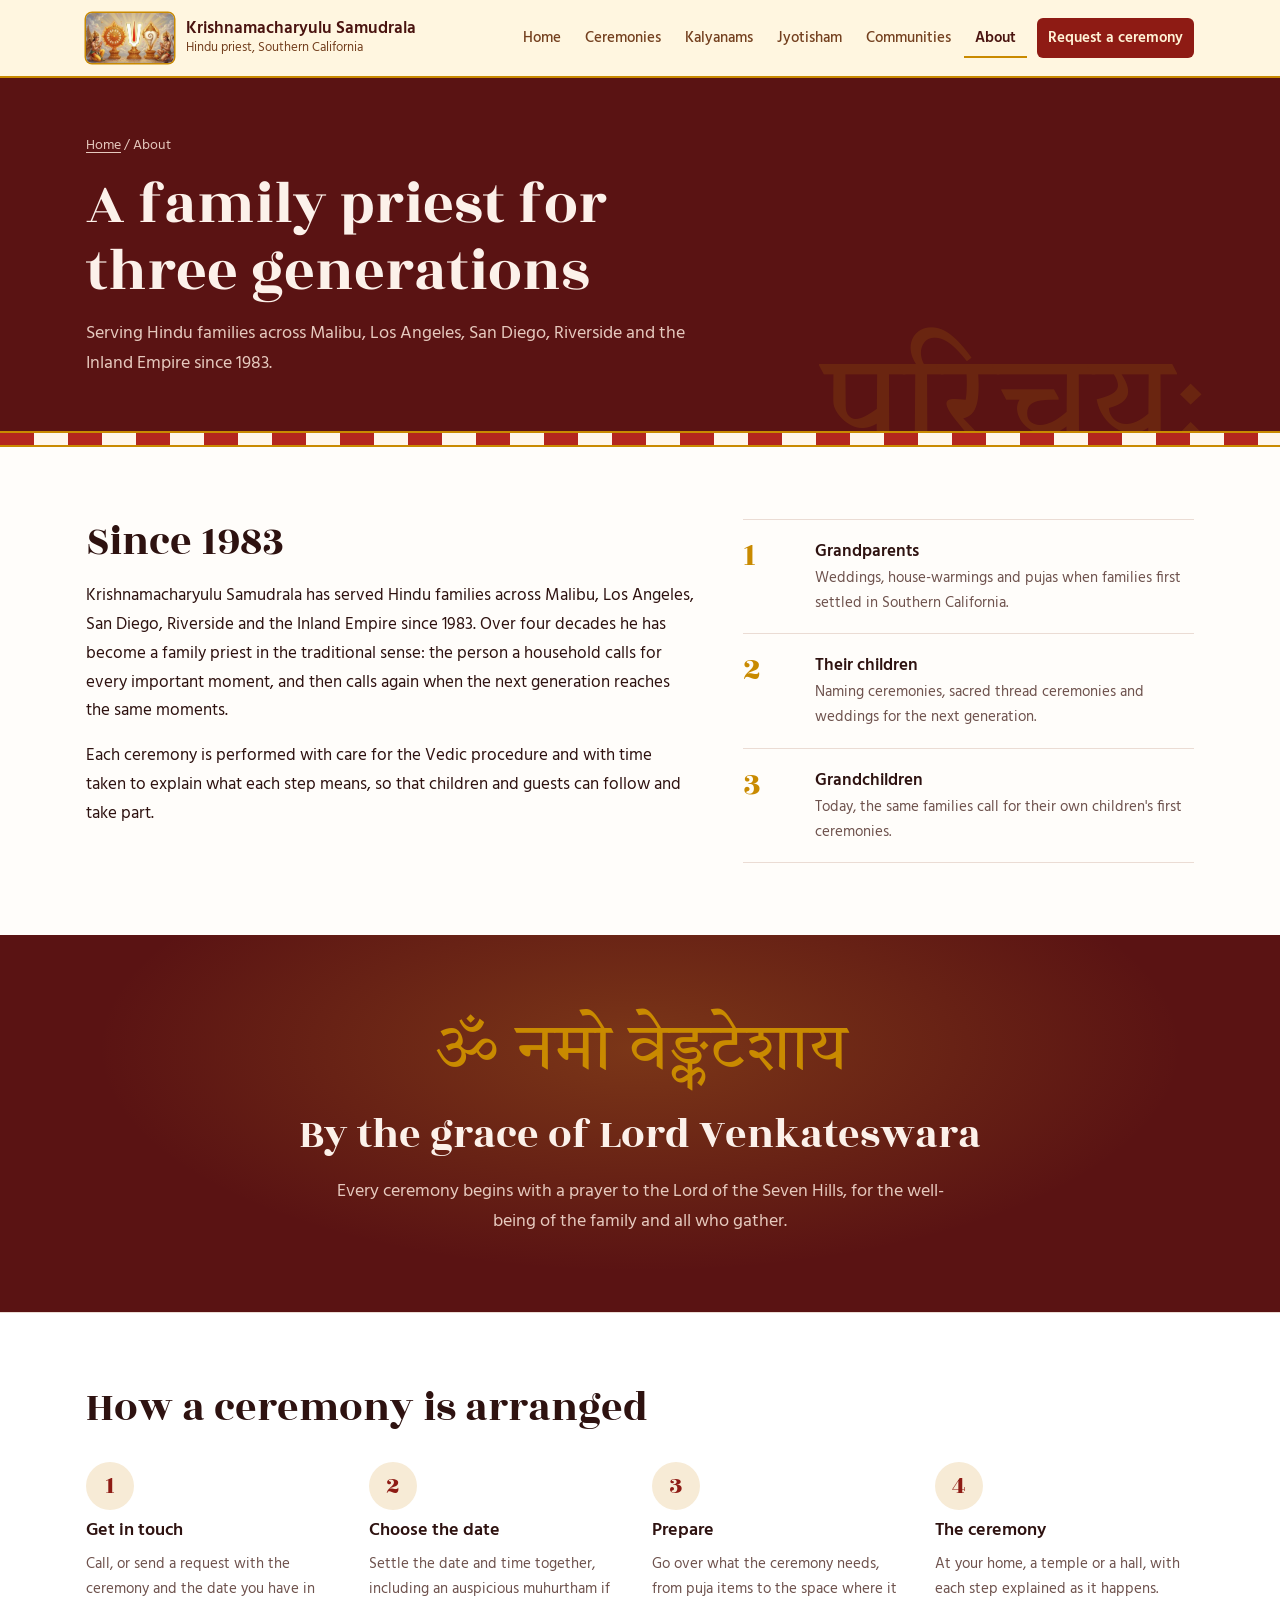
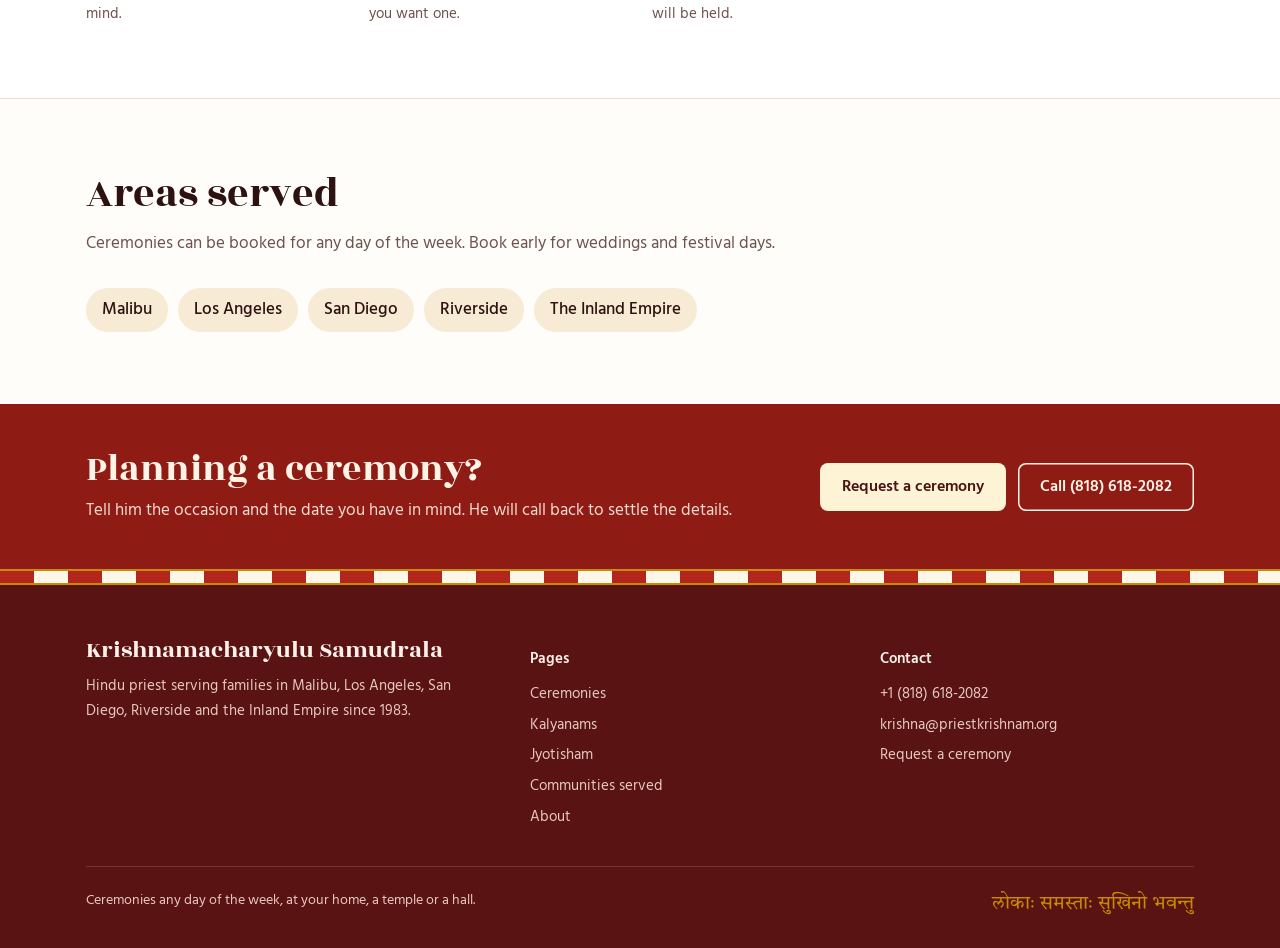
==== about.html @ 2d74cfd4 "Make it multi page n details" ====
<!doctype html>
<html lang="en">
<head>
<meta charset="utf-8">
<meta name="viewport" content="width=device-width, initial-scale=1, viewport-fit=cover">
<title>About Krishnamacharyulu Samudrala | Hindu Priest in Southern California since 1983</title>
<meta name="description" content="Krishnamacharyulu Samudrala has served Hindu families across Malibu, Los Angeles, San Diego, Riverside and the Inland Empire since 1983, now across three generations.">
<link rel="canonical" href="https://www.priestkrishnam.org/about.html">
<meta name="robots" content="index, follow, max-image-preview:large">
<meta name="theme-color" content="#5A1313">
<meta property="og:type" content="website">
<meta property="og:site_name" content="Krishnamacharyulu Samudrala, Hindu Priest">
<meta property="og:title" content="About Krishnamacharyulu Samudrala | Hindu Priest in Southern California since 1983">
<meta property="og:description" content="Krishnamacharyulu Samudrala has served Hindu families across Malibu, Los Angeles, San Diego, Riverside and the Inland Empire since 1983, now across three generations.">
<meta property="og:url" content="https://www.priestkrishnam.org/about.html">
<meta property="og:image" content="https://www.priestkrishnam.org/venkateswara_scene.jpg">
<meta property="og:image:width" content="946">
<meta property="og:image:height" content="528">
<meta property="og:image:alt" content="Sri Venkateswara emblem with Garuda and Hanuman">
<meta property="og:locale" content="en_US">
<meta name="twitter:card" content="summary_large_image">
<meta name="twitter:title" content="About Krishnamacharyulu Samudrala | Hindu Priest in Southern California since 1983">
<meta name="twitter:description" content="Krishnamacharyulu Samudrala has served Hindu families across Malibu, Los Angeles, San Diego, Riverside and the Inland Empire since 1983, now across three generations.">
<meta name="twitter:image" content="https://www.priestkrishnam.org/venkateswara_scene.jpg">
<link rel="icon" type="image/jpeg" href="venkateswara_scene.jpg">
<link rel="apple-touch-icon" href="venkateswara_scene.jpg">
<link rel="preconnect" href="https://fonts.googleapis.com">
<link rel="preconnect" href="https://fonts.gstatic.com" crossorigin>
<link rel="stylesheet" href="https://fonts.googleapis.com/css2?family=Hind:wght@400;500;600&family=Rozha+One&family=Tiro+Devanagari+Sanskrit:ital@0;1&display=swap">
<link rel="stylesheet" href="styles.css">
</head>
<body>
<a class="skip" href="#main">Skip to content</a>
<header class="site-head">
  <div class="wrap">
    <a class="brand" href="index.html"><img class="brand-art" src="venkateswara_scene.jpg" alt="" width="88" height="50"><span><b>Krishnamacharyulu Samudrala</b><small>Hindu priest, Southern California</small></span></a>
    <button class="menu-btn" type="button" aria-expanded="false" aria-controls="site-nav">Menu <svg width="18" height="14" viewBox="0 0 18 14" aria-hidden="true"><path d="M1 1h16M1 7h16M1 13h16" stroke="currentColor" stroke-width="2" stroke-linecap="round"/></svg></button>
    <nav class="nav" id="site-nav" aria-label="Main">
      <a href="index.html">Home</a>
      <a href="ceremonies.html">Ceremonies</a>
      <a href="kalyanams.html">Kalyanams</a>
      <a href="jyotisham.html">Jyotisham</a>
      <a href="communities.html">Communities</a>
      <a href="about.html" aria-current="page">About</a>
      <a class="cta" href="contact.html">Request a ceremony</a>
    </nav>
  </div>
</header>
<div class="page-head">
  <div class="wrap">
    <p class="crumbs"><a href="index.html">Home</a> / About</p>
    <h1>A family priest for three generations</h1>
    <p class="intro">Serving Hindu families across Malibu, Los Angeles, San Diego, Riverside and the Inland Empire since 1983.</p>
  </div>
  <span class="word" lang="sa" aria-hidden="true">परिचयः</span>
</div>
<div class="stripe" aria-hidden="true"></div>
<main id="main">
<section class="section">
  <div class="wrap two-col">
    <div class="prose">
      <h2>Since 1983</h2>
      <p>Krishnamacharyulu Samudrala has served Hindu families across Malibu, Los Angeles, San Diego, Riverside and the Inland Empire since 1983. Over <span class="dec-word">four</span> decades he has become a family priest in the traditional sense: the person a household calls for every important moment, and then calls again when the next generation reaches the same moments.</p>
      <p>Each ceremony is performed with care for the Vedic procedure and with time taken to explain what each step means, so that children and guests can follow and take part.</p>
    </div>
    <div class="gens">
      <div class="gen"><span class="n">1</span><div><p class="t">Grandparents</p><p class="d">Weddings, house-warmings and pujas when families first settled in Southern California.</p></div></div>
      <div class="gen"><span class="n">2</span><div><p class="t">Their children</p><p class="d">Naming ceremonies, sacred thread ceremonies and weddings for the next generation.</p></div></div>
      <div class="gen"><span class="n">3</span><div><p class="t">Grandchildren</p><p class="d">Today, the same families call for their own children's first ceremonies.</p></div></div>
    </div>
  </div>
</section>
<section class="devotion">
  <div class="wrap">
    <p class="mantra" lang="sa">ॐ नमो वेङ्कटेशाय</p>
    <h2>By the grace of Lord Venkateswara</h2>
    <p class="lead">Every ceremony begins with a prayer to the Lord of the Seven Hills, for the well-being of the family and all who gather.</p>
  </div>
</section>
<section class="section alt">
  <div class="wrap">
    <div class="sec-head"><h2>How a ceremony is arranged</h2></div>
    <ol class="steps">
      <li><span class="t">Get in touch</span><span class="d">Call, or send a request with the ceremony and the date you have in mind.</span></li>
      <li><span class="t">Choose the date</span><span class="d">Settle the date and time together, including an auspicious muhurtham if you want one.</span></li>
      <li><span class="t">Prepare</span><span class="d">Go over what the ceremony needs, from puja items to the space where it will be held.</span></li>
      <li><span class="t">The ceremony</span><span class="d">At your home, a temple or a hall, with each step explained as it happens.</span></li>
    </ol>
  </div>
</section>
<section class="section">
  <div class="wrap">
    <div class="sec-head"><h2>Areas served</h2><p>Ceremonies can be booked for any day of the week. Book early for weddings and festival days.</p></div>
    <ul class="areas"><li>Malibu</li><li>Los Angeles</li><li>San Diego</li><li>Riverside</li><li>The Inland Empire</li></ul>
  </div>
</section>
</main>
<section class="callband" aria-label="Request a ceremony">
  <div class="wrap">
    <div>
      <h2>Planning a ceremony?</h2>
      <p>Tell him the occasion and the date you have in mind. He will call back to settle the details.</p>
    </div>
    <div class="actions">
      <a class="btn light" href="contact.html">Request a ceremony</a>
      <a class="btn ghost" href="tel:+18186182082">Call (818) 618-2082</a>
    </div>
  </div>
</section>
<div class="stripe" aria-hidden="true"></div>
<footer class="site-foot">
  <div class="wrap">
    <div>
      <h2>Krishnamacharyulu Samudrala</h2>
      <p>Hindu priest serving families in Malibu, Los Angeles, San Diego, Riverside and the Inland Empire since 1983.</p>
    </div>
    <div>
      <p class="h">Pages</p>
      <ul>
        <li><a href="ceremonies.html">Ceremonies</a></li>
        <li><a href="kalyanams.html">Kalyanams</a></li>
        <li><a href="jyotisham.html">Jyotisham</a></li>
        <li><a href="communities.html">Communities served</a></li>
        <li><a href="about.html">About</a></li>
      </ul>
    </div>
    <div>
      <p class="h">Contact</p>
      <ul>
        <li><a href="tel:+18186182082">+1 (818) 618-2082</a></li>
        <li><a href="mailto:krishna@priestkrishnam.org">krishna@priestkrishnam.org</a></li>
        <li><a href="contact.html">Request a ceremony</a></li>
      </ul>
    </div>
    <div class="base">
      <span>Ceremonies any day of the week, at your home, a temple or a hall.</span>
      <span class="sa" lang="sa">लोकाः समस्ताः सुखिनो भवन्तु</span>
    </div>
  </div>
</footer>
<script src="site.js"></script>
</body>
</html>
---- styles.css ----
/* Krishnamacharyulu Samudrala, Hindu priest
   Identity: kumkum red and turmeric gold of a South Indian temple, white rice-flour kolam,
   and the red-and-white striped temple wall (used once per page as the band under each header). */

:root {
  --page: #FFFDFA;
  --surface: #FFFFFF;
  --sandal: #F7EBD6;
  --ink: #2E1210;
  --muted: #6E524D;
  --line: #EBDCD4;
  --kumkum: #8E1B14;
  --kumkum-hi: #A8231A;
  --accent: #A8231A;          /* red used for small text accents */
  --turmeric: #C98A00;
  --band: #5A1313;            /* deep temple red for header bands and footer */
  --on-band: #FCF1EA;
  --on-band-muted: #E6C9BE;
  --stripe-red: #B3261E;
  --stripe-white: #FFF6EA;
  --nav-bg: #FFF6E0;
  --nav-ink: #4A1410;
  --nav-muted: #74401F;
  --hero-top: #FFF8E8;
  --hero-bottom: #F7DC9C;
  --hero-ink: #4A1410;
  --hero-muted: #6E3B1E;
  --dot: rgba(168, 35, 26, 0.11);
  --display: "Rozha One", Georgia, serif;
  --body: "Hind", "Segoe UI", system-ui, sans-serif;
  --sanskrit: "Tiro Devanagari Sanskrit", "Rozha One", serif;
  --r-sm: 8px;
  --r-md: 14px;
  --r-lg: 32px;
  color-scheme: light;
}
@media (prefers-color-scheme: dark) {
  :root:not([data-theme="light"]) {
    --page: #160B09; --surface: #201210; --sandal: #33210E; --ink: #F6EAE3; --muted: #C9AFA6; --line: #3D2622;
    --accent: #F0897A; --turmeric: #F0B429; --band: #2E0E0C; --on-band: #F8ECE7; --on-band-muted: #D8BBB2;
    --stripe-red: #8E1B14; --stripe-white: #E9D9C2;
    --nav-bg: #251208; --nav-ink: #FBEFD5; --nav-muted: #E6CFA6;
    --hero-top: #2A1609; --hero-bottom: #3E2410; --hero-ink: #FBEFD5; --hero-muted: #E6CFA6;
    --dot: rgba(240, 180, 41, 0.08); color-scheme: dark;
  }
}
:root[data-theme="dark"] {
  --page: #160B09; --surface: #201210; --sandal: #33210E; --ink: #F6EAE3; --muted: #C9AFA6; --line: #3D2622;
  --accent: #F0897A; --turmeric: #F0B429; --band: #2E0E0C; --on-band: #F8ECE7; --on-band-muted: #D8BBB2;
  --stripe-red: #8E1B14; --stripe-white: #E9D9C2;
  --nav-bg: #251208; --nav-ink: #FBEFD5; --nav-muted: #E6CFA6;
  --hero-top: #2A1609; --hero-bottom: #3E2410; --hero-ink: #FBEFD5; --hero-muted: #E6CFA6;
  --dot: rgba(240, 180, 41, 0.08); color-scheme: dark;
}

/* ---------- base ---------- */
* { box-sizing: border-box; }
html { -webkit-text-size-adjust: 100%; scroll-padding-top: 96px; }
body { margin: 0; background: var(--page); color: var(--ink); font-family: var(--body); font-size: 17px; line-height: 1.65; }
img { max-width: 100%; }
h1, h2, h3 { font-family: var(--display); font-weight: 400; line-height: 1.12; margin: 0; text-wrap: balance; }
h1 { font-size: clamp(40px, 6vw, 68px); }
h2 { font-size: clamp(30px, 3.6vw, 42px); }
h3 { font-size: 24px; }
p { margin: 0; }
a { color: inherit; }
:focus-visible { outline: 3px solid var(--turmeric); outline-offset: 2px; border-radius: 4px; }
.wrap { max-width: 1140px; margin: 0 auto; padding-inline: max(16px, env(safe-area-inset-left, 0px)) max(16px, env(safe-area-inset-right, 0px)); }
.skip { position: absolute; left: -9999px; top: 8px; z-index: 50; background: var(--surface); padding: 8px 14px; border-radius: 6px; }
.skip:focus { left: 12px; }
.muted { color: var(--muted); }
.sa { font-family: var(--sanskrit); }
.measure { max-width: 40em; }

/* ---------- buttons ---------- */
.btn { display: inline-flex; align-items: center; justify-content: center; gap: 8px; min-height: 48px; padding: 0 22px; border-radius: var(--r-sm); font: 600 16px var(--body); text-decoration: none; border: 0; cursor: pointer; }
.btn.primary { background: var(--kumkum); color: #FFF3D6; }
.btn.primary:hover { background: var(--kumkum-hi); }
.btn.ghost { background: transparent; color: var(--hero-ink); box-shadow: inset 0 0 0 1.5px currentColor; }
.btn.ghost:hover { background: rgba(201, 138, 0, 0.14); }
.btn.light { background: #FFF3D6; color: #4A1410; }
.btn.light:hover { background: #FFFFFF; }
.btn[disabled] { opacity: 0.7; cursor: progress; }
.textlink { color: var(--accent); font-weight: 600; text-decoration: underline; text-decoration-thickness: 1.5px; text-underline-offset: 4px; }
.textlink:hover { text-decoration-color: var(--turmeric); }

/* ---------- header ---------- */
body::before { content: ""; position: fixed; inset: 0 0 auto; height: env(safe-area-inset-top, 0px); z-index: 30; background: var(--nav-bg); }
.site-head { position: sticky; top: env(safe-area-inset-top, 0px); z-index: 20; background: var(--nav-bg); color: var(--nav-ink); border-bottom: 2px solid var(--turmeric); }
.site-head .wrap { display: flex; align-items: center; justify-content: space-between; gap: 16px; min-height: 76px; }
.brand { display: flex; align-items: center; gap: 12px; text-decoration: none; }
.brand-art { display: block; width: 88px; height: 50px; object-fit: cover; border-radius: 6px; box-shadow: 0 0 0 1.5px var(--turmeric); flex: 0 0 auto; }
.brand b { display: block; font-weight: 600; font-size: 17px; line-height: 1.2; }
.brand small { display: block; font-size: 13px; color: var(--nav-muted); line-height: 1.3; }
.nav { display: flex; align-items: center; gap: 2px; }
.nav a { white-space: nowrap; text-decoration: none; padding: 8px 11px; border-radius: 6px; font-size: 15px; font-weight: 500; color: var(--nav-muted); }
.nav a:hover { color: var(--nav-ink); background: rgba(201, 138, 0, 0.14); }
.nav a[aria-current="page"] { color: var(--nav-ink); font-weight: 600; box-shadow: inset 0 -2px 0 var(--turmeric); border-radius: 0; }
.nav a.cta { margin-left: 8px; color: #FFF3D6; background: var(--kumkum); font-weight: 600; box-shadow: none; border-radius: 6px; }
.nav a.cta:hover { background: var(--kumkum-hi); }
.menu-btn { display: none; min-height: 44px; padding: 0 14px; border-radius: 6px; border: 1.5px solid var(--nav-muted); background: transparent; color: var(--nav-ink); font: 600 15px var(--body); cursor: pointer; }
@media (max-width: 1140px) {
  .menu-btn { display: inline-flex; align-items: center; gap: 8px; }
  .nav { display: none; position: absolute; left: 0; right: 0; top: 100%; flex-direction: column; align-items: stretch; gap: 0; background: var(--nav-bg); border-bottom: 2px solid var(--turmeric); padding: 8px max(16px, env(safe-area-inset-left, 0px)) 16px; box-shadow: 0 12px 24px rgba(60, 20, 10, 0.16); }
  .nav.open { display: flex; }
  .nav a { padding: 12px 8px; font-size: 17px; border-bottom: 1px solid rgba(201, 138, 0, 0.25); }
  .nav a[aria-current="page"] { box-shadow: inset 4px 0 0 var(--turmeric); padding-left: 14px; }
  .nav a.cta { margin: 12px 0 0; text-align: center; border-bottom: 0; }
}
@media (max-width: 420px) { .brand small { display: none; } .brand-art { width: 70px; height: 40px; } }

/* ---------- temple-wall stripe (the signature) ---------- */
.stripe { height: 16px; background: repeating-linear-gradient(90deg, var(--stripe-red) 0 34px, var(--stripe-white) 34px 68px); border-block: 2px solid var(--turmeric); }

/* ---------- home hero ---------- */
.hero { position: relative; overflow: hidden; color: var(--hero-ink); background: radial-gradient(ellipse 70% 60% at 72% 30%, rgba(255, 236, 170, 0.55), rgba(255, 236, 170, 0) 70%), linear-gradient(180deg, var(--hero-top), var(--hero-bottom)); }
.hero canvas { position: absolute; inset: 0; width: 100%; height: 100%; opacity: 0.11; pointer-events: none; }
.torana { position: absolute; left: 0; right: 0; top: 0; height: 54px; pointer-events: none; background: url("data:image/svg+xml,%3Csvg%20xmlns%3D%22http%3A//www.w3.org/2000/svg%22%20width%3D%2264%22%20height%3D%2254%22%20viewBox%3D%220%200%2064%2054%22%3E%3Cpath%20d%3D%22M0%206%20Q32%2016%2064%206%22%20fill%3D%22none%22%20stroke%3D%22%23E9B949%22%20stroke-width%3D%222%22/%3E%3Cpath%20d%3D%22M32%2011%20C40%2022%2040%2038%2032%2050%20C24%2038%2024%2022%2032%2011%20Z%22%20fill%3D%22%233E7D3A%22/%3E%3Cpath%20d%3D%22M32%2013%20L32%2048%22%20stroke%3D%22%232A5A27%22%20stroke-width%3D%221%22/%3E%3Ccircle%20cx%3D%222%22%20cy%3D%227%22%20r%3D%226%22%20fill%3D%22%23F28C18%22/%3E%3Ccircle%20cx%3D%222%22%20cy%3D%227%22%20r%3D%223%22%20fill%3D%22%23F7B733%22/%3E%3Ccircle%20cx%3D%2262%22%20cy%3D%227%22%20r%3D%226%22%20fill%3D%22%23F28C18%22/%3E%3Ccircle%20cx%3D%2262%22%20cy%3D%227%22%20r%3D%223%22%20fill%3D%22%23F7B733%22/%3E%3C/svg%3E") repeat-x; background-size: 64px 54px; }
.gopuram { position: absolute; left: 0; right: 0; bottom: 0; width: 100%; height: 200px; color: var(--turmeric); opacity: 0.16; pointer-events: none; }
.hero .wrap { position: relative; display: grid; grid-template-columns: minmax(0, 1.15fr) minmax(0, 0.85fr); gap: 48px; align-items: center; padding-block: 104px 88px; }
.hero .kicker { font-size: 17px; font-weight: 600; color: var(--hero-muted); margin-bottom: 14px; }
.hero h1 { max-width: 12em; }
.hero .lede { margin-top: 22px; font-size: 19px; max-width: 34em; color: var(--hero-muted); }
.hero .actions { margin-top: 30px; display: flex; gap: 12px; flex-wrap: wrap; }
.shrine { position: relative; text-align: center; }
.shrine::before { content: ""; position: absolute; left: 50%; top: 40%; width: 420px; height: 420px; max-width: 110%; transform: translate(-50%, -50%); border-radius: 50%; background: radial-gradient(circle, rgba(240, 180, 41, 0.38), rgba(240, 180, 41, 0) 68%); pointer-events: none; }
.shrine > * { position: relative; }
.emblem-art { display: block; width: 100%; max-width: 560px; height: auto; margin: 0 auto 22px; border-radius: var(--r-lg); box-shadow: 0 0 0 3px var(--turmeric), 0 16px 36px rgba(120, 60, 0, 0.28); }
.shrine .deva { font-family: var(--sanskrit); font-size: clamp(26px, 3vw, 34px); color: var(--kumkum); line-height: 1.4; }
:root[data-theme="dark"] .shrine .deva { color: var(--turmeric); }
@media (prefers-color-scheme: dark) { :root:not([data-theme="light"]) .shrine .deva { color: var(--turmeric); } }
.shrine .tr { margin-top: 6px; font-size: 15px; color: var(--hero-muted); font-style: italic; }

/* ---------- facts strip ---------- */
.facts { background: var(--surface); border-bottom: 1px solid var(--line); }
.facts .wrap { display: grid; grid-template-columns: repeat(3, minmax(0, 1fr)); gap: 24px; padding-block: 26px; }
.fact { display: flex; align-items: baseline; gap: 12px; }
.fact b { font-family: var(--display); font-weight: 400; font-size: 40px; color: var(--accent); line-height: 1; }
.fact > span { color: var(--muted); font-size: 15px; line-height: 1.35; }

/* ---------- inner page header ---------- */
.page-head { position: relative; overflow: hidden; background: var(--band); color: var(--on-band); }
.page-head .wrap { position: relative; padding-block: 56px 52px; display: grid; gap: 14px; }
.page-head .crumbs { font-size: 14px; color: var(--on-band-muted); }
.page-head .crumbs a { color: var(--on-band-muted); text-decoration: underline; text-underline-offset: 3px; }
.page-head h1 { font-size: clamp(38px, 5.4vw, 60px); max-width: 14em; }
.page-head .intro { max-width: 34em; font-size: 18px; color: var(--on-band-muted); }
.page-head .word { position: absolute; right: max(16px, calc((100vw - 1140px) / 2)); bottom: -0.4em; font-family: var(--sanskrit); font-size: clamp(80px, 11vw, 150px); line-height: 1; color: var(--turmeric); opacity: 0.15; pointer-events: none; white-space: nowrap; }
@media (max-width: 700px) { .page-head .word { opacity: 0.12; } }

/* ---------- sections ---------- */
.section { padding-block: 72px; }
.section.tight { padding-top: 0; }
.section.alt { background: var(--surface); border-block: 1px solid var(--line); }
.section.dots { background-image: radial-gradient(var(--dot) 1.3px, transparent 1.6px); background-size: 28px 28px; }
.sec-head { display: grid; gap: 12px; max-width: 44em; margin-bottom: 30px; }
.sec-head p { color: var(--muted); }
.sec-head h2 small, .group-head small { display: block; margin-top: 8px; font-family: var(--body); font-size: 16px; color: var(--muted); }

/* jump links on long pages */
.jump { position: sticky; top: calc(78px + env(safe-area-inset-top, 0px)); z-index: 5; background: var(--page); border-bottom: 1px solid var(--line); }
.jump .wrap { display: flex; gap: 8px; overflow-x: auto; padding-block: 12px; scrollbar-width: none; }
.jump a { flex: 0 0 auto; text-decoration: none; padding: 8px 14px; min-height: 40px; display: inline-flex; align-items: center; border-radius: 999px; border: 1px solid var(--line); background: var(--surface); font-size: 15px; font-weight: 500; }
.jump a:hover { border-color: var(--turmeric); }
.jump a.out { border-style: dashed; color: var(--accent); }

/* ---------- life-cycle timeline ---------- */
.life { list-style: none; margin: 0; padding: 0; display: grid; grid-template-columns: repeat(4, minmax(0, 1fr)); row-gap: 20px; }
.life li { position: relative; border-top: 2px solid var(--turmeric); }
.life a { display: grid; gap: 4px; padding: 24px 18px 22px 0; text-decoration: none; }
.life li::before { content: ""; position: absolute; top: -8px; left: 0; width: 14px; height: 14px; border-radius: 50%; background: var(--page); border: 2px solid var(--turmeric); }
.life .stage { font-size: 14px; font-weight: 600; color: var(--accent); }
.life .name { font-family: var(--display); font-size: 22px; line-height: 1.2; }
.life .what { color: var(--muted); font-size: 15px; line-height: 1.45; }
.life a:hover .name { text-decoration: underline; text-decoration-color: var(--turmeric); text-underline-offset: 4px; }

/* ---------- service list (not cards: a ruled two-column register) ---------- */
.register { display: grid; grid-template-columns: repeat(2, minmax(0, 1fr)); column-gap: 48px; border-top: 1px solid var(--line); }
.register a { display: grid; align-content: start; grid-template-columns: minmax(0, 1fr) auto; column-gap: 16px; align-items: baseline; padding: 18px 0; border-bottom: 1px solid var(--line); text-decoration: none; }
.register .name { font-weight: 600; font-size: 18px; }
.register .what { grid-column: 1; color: var(--muted); font-size: 15px; line-height: 1.5; }
.register .go { grid-row: 1; grid-column: 2; font-size: 14px; font-weight: 600; color: var(--accent); opacity: 0; }
.register a:hover .name, .register a:focus-visible .name { color: var(--accent); }
.register a:hover .go, .register a:focus-visible .go { opacity: 1; }
@media (hover: none) { .register .go { opacity: 1; } }
.group { margin-bottom: 64px; }
.group:last-child { margin-bottom: 0; }
.group-head { display: grid; gap: 6px; margin-bottom: 22px; max-width: 44em; }
.group-head p { color: var(--muted); }
.note { color: var(--muted); font-size: 15px; }

/* ---------- panels (used sparingly: highlighted info) ---------- */
.panel { background: var(--sandal); border-radius: var(--r-md); padding: 26px 28px; display: grid; gap: 14px; justify-items: start; }
.panel h3 { font-size: 22px; }
.panel ul { margin: 0; padding-left: 20px; display: grid; gap: 6px; }

/* ---------- kalyanam list: deity pairs ---------- */
.kalyanams { display: grid; grid-template-columns: repeat(2, minmax(0, 1fr)); gap: 18px; }
.kalyanam { position: relative; display: grid; gap: 6px; padding: 26px 28px 24px; border-radius: var(--r-md); background: var(--surface); border: 1px solid var(--line); text-decoration: none; overflow: hidden; }
.kalyanam::before { content: ""; position: absolute; inset: 0 0 auto; height: 6px; background: repeating-linear-gradient(90deg, var(--stripe-red) 0 17px, var(--stripe-white) 17px 34px); }
.kalyanam .name { font-family: var(--display); font-size: 26px; line-height: 1.2; }
.kalyanam .what { color: var(--muted); }
.kalyanam .go { margin-top: 6px; font-size: 15px; font-weight: 600; color: var(--accent); }
.kalyanam:hover { border-color: var(--turmeric); }
.kalyanam.other { background: transparent; border-style: dashed; }
.kalyanam.other::before { display: none; }

/* ---------- jyotisham ---------- */
.two-col { display: grid; grid-template-columns: minmax(0, 1.35fr) minmax(0, 1fr); gap: 48px; align-items: start; }
.why { list-style: none; margin: 0; padding: 0; display: grid; gap: 22px; }
.why li { display: grid; gap: 4px; padding-left: 20px; border-left: 3px solid var(--turmeric); }
.why .t { font-weight: 600; font-size: 18px; }
.why .d { color: var(--muted); line-height: 1.6; }

/* ---------- communities ---------- */
.communities { display: grid; grid-template-columns: repeat(auto-fill, minmax(min(100%, 320px), 1fr)); gap: 18px; }
.community { display: grid; gap: 8px; align-content: start; padding: 24px 26px; border-radius: var(--r-md); background: var(--surface); border: 1px solid var(--line); border-top: 4px solid var(--turmeric); }
.community .region { font-size: 14px; font-weight: 600; color: var(--accent); }
.community h3 { font-size: 26px; }
.community .what { color: var(--muted); line-height: 1.6; }
.community .rites { font-size: 15px; color: var(--muted); border-top: 1px dashed var(--line); padding-top: 10px; margin-top: 4px; }
.community .rites b { color: var(--ink); font-weight: 600; }
.community .go { font-size: 15px; font-weight: 600; color: var(--accent); }

/* ---------- home: four paths ---------- */
.paths { display: grid; grid-template-columns: repeat(2, minmax(0, 1fr)); gap: 40px 56px; }
.path { display: grid; gap: 8px; padding-top: 18px; border-top: 3px solid var(--turmeric); text-decoration: none; }
.path h3 { font-size: 30px; }
.path p { color: var(--muted); }
.path .eg { font-size: 15px; }
.path .go { font-weight: 600; color: var(--accent); }
.path:hover h3 { text-decoration: underline; text-decoration-color: var(--turmeric); text-underline-offset: 6px; text-decoration-thickness: 2px; }

/* ---------- devotional band ---------- */
.devotion { position: relative; overflow: hidden; background: var(--band); color: var(--on-band); text-align: center; }
.devotion::before { content: ""; position: absolute; inset: 0; background: radial-gradient(ellipse at 50% 30%, rgba(240, 180, 41, 0.22), rgba(240, 180, 41, 0) 60%); pointer-events: none; }
.devotion .wrap { position: relative; display: grid; justify-items: center; gap: 18px; padding-block: 76px; }
.devotion .mantra { font-family: var(--sanskrit); font-size: clamp(36px, 6vw, 66px); line-height: 1.25; color: var(--turmeric); }
.devotion p.lead { max-width: 36em; font-size: 18px; color: var(--on-band-muted); }

/* ---------- generations ---------- */
.gens { display: grid; }
.gen { display: grid; grid-template-columns: 56px minmax(0, 1fr); gap: 16px; padding: 18px 0; border-bottom: 1px solid var(--line); }
.gen:first-child { border-top: 1px solid var(--line); }
.gen .n { font-family: var(--display); font-size: 34px; color: var(--turmeric); line-height: 1; }
.gen .t { font-weight: 600; }
.gen .d { color: var(--muted); font-size: 15px; }
.prose { display: grid; gap: 16px; max-width: 36em; }
.prose p { line-height: 1.7; }

/* ---------- steps (a real sequence, so numbered) ---------- */
.steps { list-style: none; margin: 0; padding: 0; display: grid; grid-template-columns: repeat(4, minmax(0, 1fr)); gap: 24px; counter-reset: s; }
.steps li { counter-increment: s; display: grid; gap: 6px; align-content: start; }
.steps li::before { content: counter(s); font-family: var(--display); font-size: 26px; color: var(--kumkum); width: 48px; height: 48px; border-radius: 50%; display: grid; place-items: center; background: var(--sandal); }
:root[data-theme="dark"] .steps li::before { color: var(--turmeric); }
@media (prefers-color-scheme: dark) { :root:not([data-theme="light"]) .steps li::before { color: var(--turmeric); } }
.steps .t { font-weight: 600; font-size: 18px; }
.steps .d { color: var(--muted); font-size: 15px; }

/* ---------- areas ---------- */
.areas { display: flex; flex-wrap: wrap; gap: 10px; list-style: none; margin: 0; padding: 0; }
.areas li { padding: 8px 16px; border-radius: 999px; background: var(--sandal); font-weight: 500; }

/* ---------- call band ---------- */
.callband { background: var(--kumkum); color: #FFF3E6; }
.callband .wrap { display: flex; align-items: center; justify-content: space-between; gap: 24px; flex-wrap: wrap; padding-block: 44px; }
.callband h2 { font-size: clamp(28px, 3.4vw, 38px); }
.callband p { color: #F5D9CF; margin-top: 6px; }
.callband .actions { display: flex; gap: 12px; flex-wrap: wrap; }
.callband .btn.ghost { color: #FFF3E6; }

/* ---------- contact ---------- */
.contact { display: grid; grid-template-columns: minmax(0, 1.15fr) minmax(0, 0.85fr); gap: 48px; align-items: start; }
form.request { background: var(--surface); border: 1px solid var(--line); border-radius: var(--r-md); padding: 28px; display: grid; gap: 18px; }
.row2 { display: grid; grid-template-columns: repeat(2, minmax(0, 1fr)); gap: 16px; }
label { display: grid; gap: 6px; font-size: 15px; font-weight: 600; }
label .opt { font-weight: 400; color: var(--muted); }
input, select, textarea { font: 16px var(--body); color: var(--ink); background: var(--page); border: 1px solid var(--line); border-radius: var(--r-sm); padding: 10px 12px; min-height: 48px; width: 100%; }
input:focus, select:focus, textarea:focus { border-color: var(--turmeric); }
textarea { min-height: 110px; resize: vertical; }
.hp { position: absolute; left: -9999px; width: 1px; height: 1px; opacity: 0; }
.msg { font-size: 15px; padding: 12px 14px; border-radius: var(--r-sm); }
.msg.err { background: rgba(168, 35, 26, 0.1); color: var(--accent); }
.msg.ok { background: rgba(62, 125, 58, 0.14); color: #2F6A2B; }
:root[data-theme="dark"] .msg.ok { color: #9BD495; }
@media (prefers-color-scheme: dark) { :root:not([data-theme="light"]) .msg.ok { color: #9BD495; } }
.msg[hidden] { display: none; }
.details { display: grid; gap: 20px; }
.detail { display: grid; gap: 4px; padding-bottom: 18px; border-bottom: 1px solid var(--line); }
.detail .k { font-size: 15px; font-weight: 600; color: var(--muted); }
.detail .v { font-size: 22px; font-weight: 600; display: flex; align-items: center; gap: 10px; flex-wrap: wrap; overflow-wrap: anywhere; }
.detail .v a { text-decoration: none; }
.detail .v a:hover { text-decoration: underline; text-decoration-color: var(--turmeric); }
.copy-btn { min-height: 36px; padding: 0 12px; border-radius: 6px; border: 1px solid var(--line); background: var(--surface); color: var(--ink); font: 500 14px var(--body); cursor: pointer; }

/* ---------- footer ---------- */
.site-foot { background: var(--band); color: var(--on-band-muted); }
.site-foot .wrap { display: grid; grid-template-columns: minmax(0, 1.3fr) repeat(2, minmax(0, 1fr)); gap: 36px; padding-block: 52px 28px; }
.site-foot h2 { font-size: 24px; color: var(--on-band); }
.site-foot p { font-size: 15px; margin-top: 10px; }
.site-foot ul { overflow-wrap: anywhere; list-style: none; margin: 0; padding: 0; display: grid; gap: 6px; font-size: 15px; }
.site-foot .h { font-weight: 600; color: var(--on-band); margin-bottom: 10px; }
.site-foot a { color: var(--on-band-muted); text-decoration: none; }
.site-foot a:hover { color: var(--on-band); text-decoration: underline; }
.site-foot .base { grid-column: 1 / -1; border-top: 1px solid rgba(255, 255, 255, 0.14); padding-top: 22px; display: flex; justify-content: space-between; gap: 16px; flex-wrap: wrap; font-size: 14px; }
.site-foot .base .sa { color: var(--turmeric); font-size: 19px; }

/* ---------- responsive ---------- */
@media (max-width: 900px) {
  .hero .wrap, .two-col, .contact { grid-template-columns: minmax(0, 1fr); }
  .hero .wrap { padding-block: 80px 64px; gap: 36px; }
  .life { grid-template-columns: repeat(2, minmax(0, 1fr)); }
  .steps { grid-template-columns: repeat(2, minmax(0, 1fr)); }
  .register { grid-template-columns: minmax(0, 1fr); }
  .site-foot .wrap { grid-template-columns: minmax(0, 1fr) minmax(0, 1fr); }
  .site-foot .wrap > :first-child { grid-column: 1 / -1; }
  .gopuram { height: 120px; }
}
@media (max-width: 620px) {
  body { font-size: 16px; }
  .section { padding-block: 52px; }
  .facts .wrap { grid-template-columns: minmax(0, 1fr); gap: 12px; }
  .paths, .kalyanams, .row2, .steps { grid-template-columns: minmax(0, 1fr); }
  .life { grid-template-columns: minmax(0, 1fr); }
  form.request { padding: 20px; }
  .page-head .wrap { padding-block: 44px 40px; }
  .callband .actions .btn { flex: 1 1 auto; }
  .site-foot .wrap { grid-template-columns: minmax(0, 1fr); gap: 28px; }
}
@media (prefers-reduced-motion: no-preference) {
  .hero .shrine { animation: rise 900ms cubic-bezier(.2, .7, .2, 1) both; }
  @keyframes rise { from { opacity: 0; transform: translateY(14px); } to { opacity: 1; transform: none; } }
}
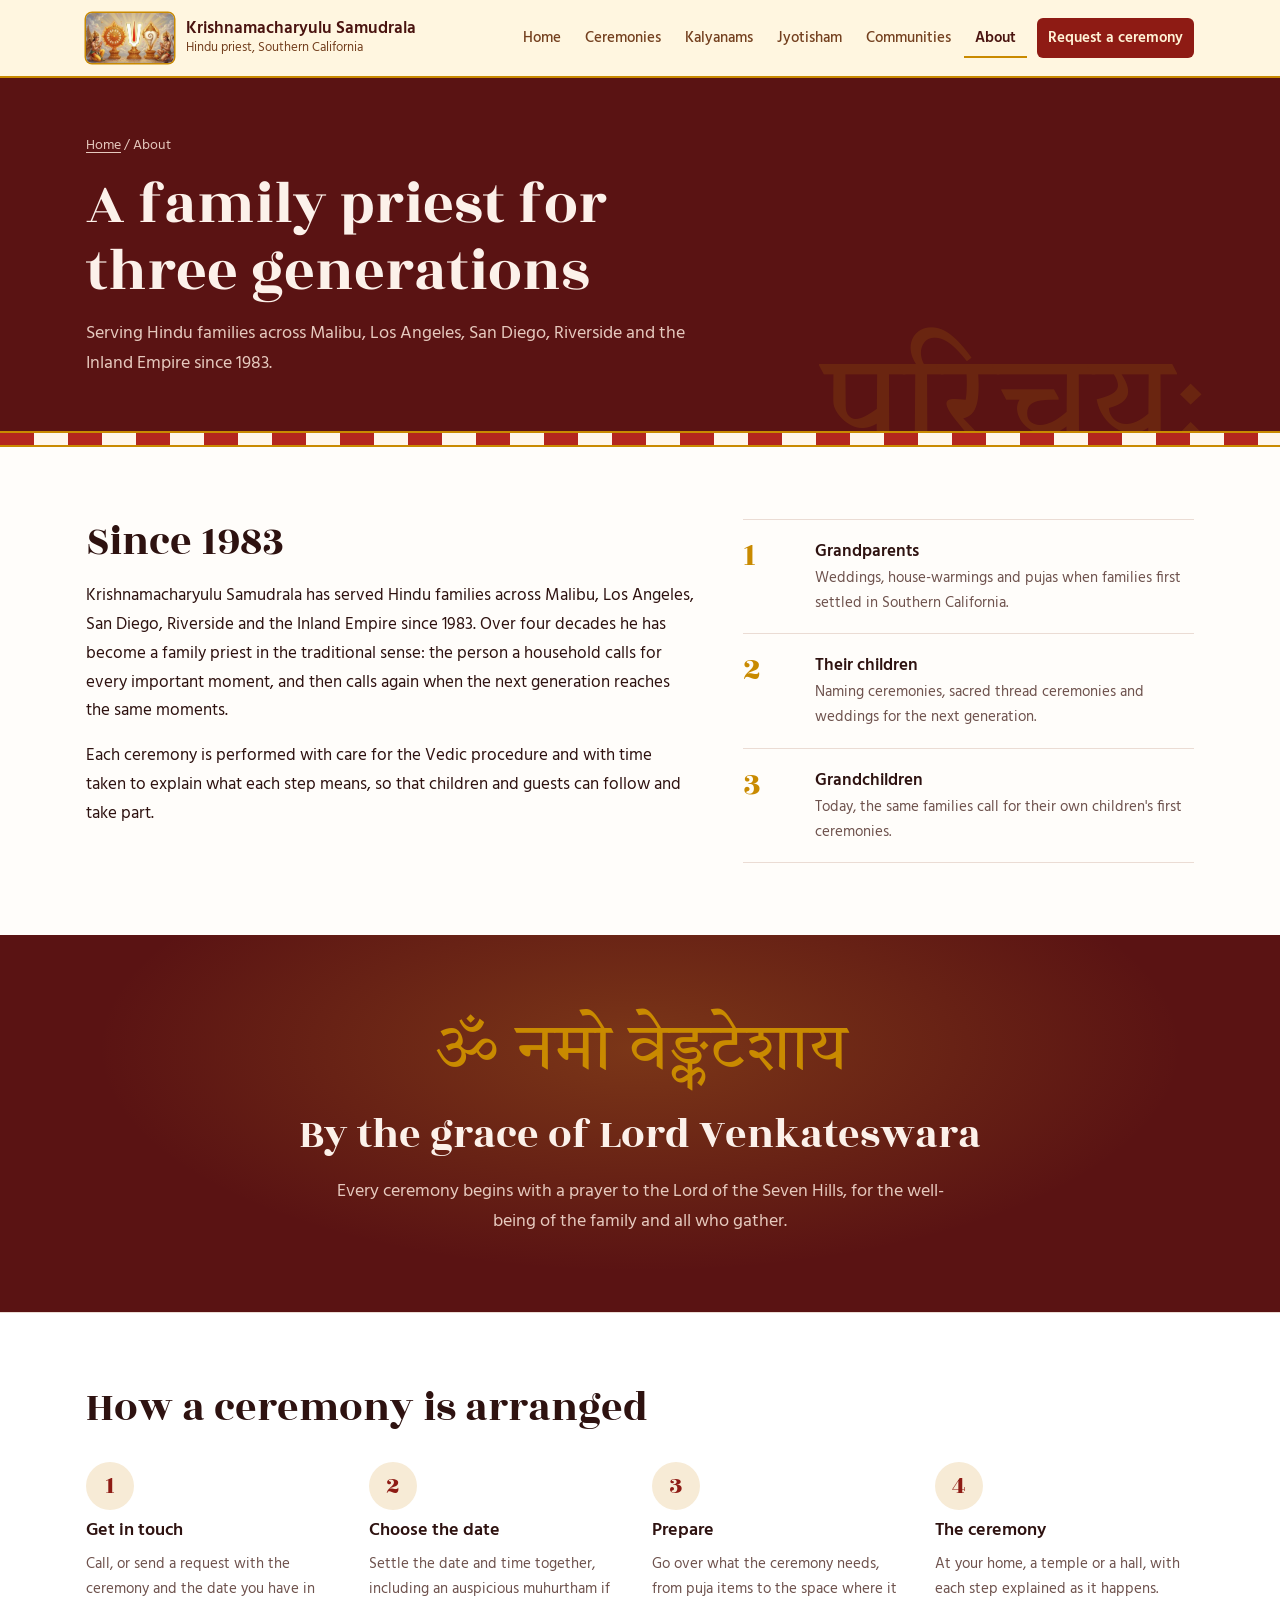
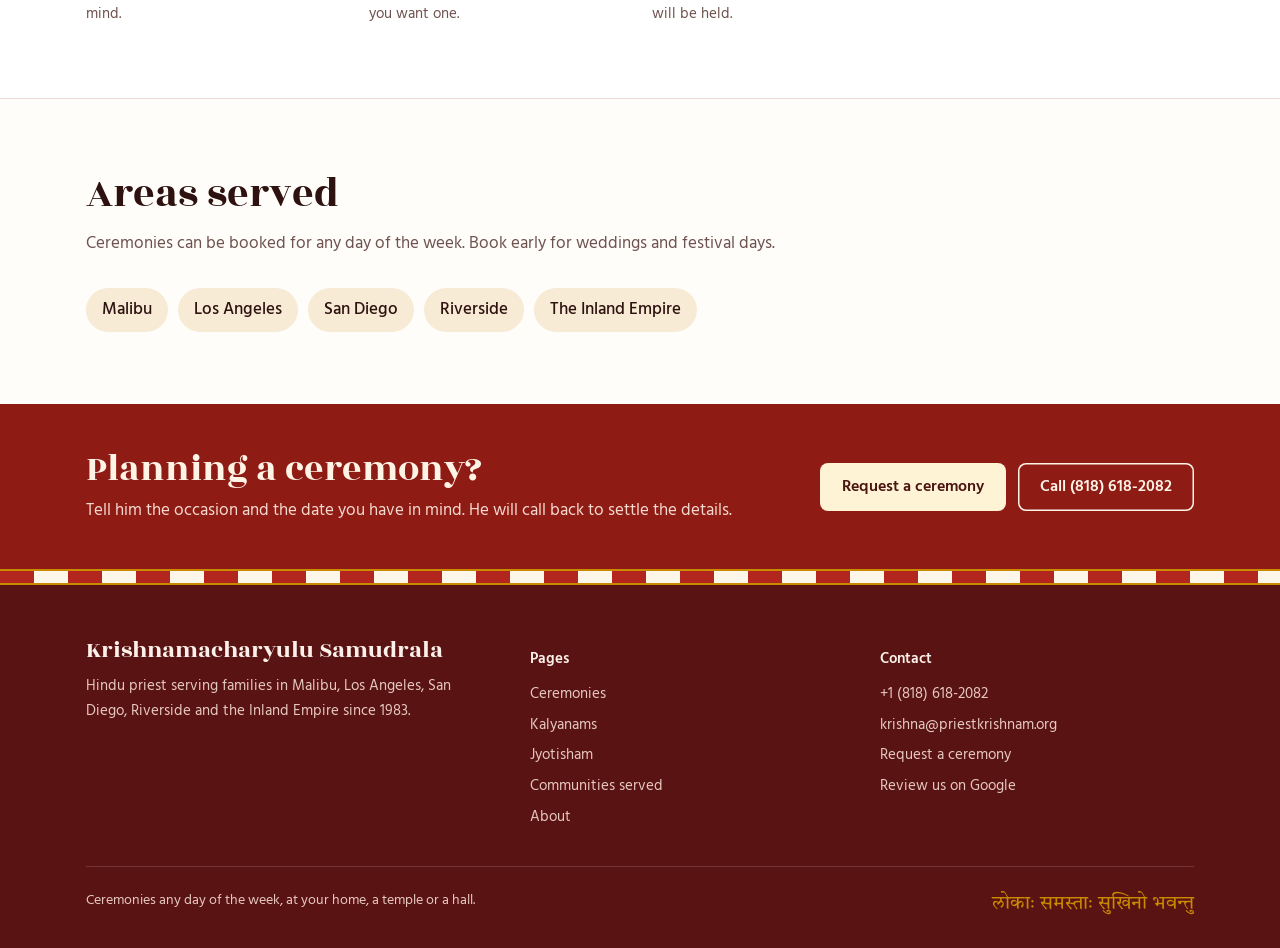
==== commit c6a9360c: "fix; google review link" ====
--- a/about.html
+++ b/about.html
@@ -130,6 +130,7 @@
         <li><a href="tel:+18186182082">+1 (818) 618-2082</a></li>
         <li><a href="mailto:krishna@priestkrishnam.org">krishna@priestkrishnam.org</a></li>
         <li><a href="contact.html">Request a ceremony</a></li>
+        <li><a href="https://g.page/r/CZpFCfgSUNOCEBM/review" target="_blank" rel="noopener">Review us on Google</a></li>
       </ul>
     </div>
     <div class="base">
--- a/styles.css
+++ b/styles.css
@@ -331,3 +331,15 @@
   .hero .shrine { animation: rise 900ms cubic-bezier(.2, .7, .2, 1) both; }
   @keyframes rise { from { opacity: 0; transform: translateY(14px); } to { opacity: 1; transform: none; } }
 }
+
+/* ---------- Google review ---------- */
+.review { display: grid; grid-template-columns: minmax(0, 1fr) auto; gap: 48px; align-items: center; border: 1px solid var(--line); border-top: 4px solid var(--turmeric); border-radius: var(--r-md); background: var(--surface); padding: 36px 40px; }
+.qr { margin: 0; display: grid; justify-items: center; gap: 10px; text-align: center; }
+.qr img, .review-mini img { display: block; background: #FFFFFF; padding: 10px; border-radius: 10px; box-shadow: 0 0 0 1px var(--line); image-rendering: pixelated; }
+.qr figcaption { font-size: 14px; color: var(--muted); max-width: 14em; }
+.review-mini { grid-template-columns: auto minmax(0, 1fr); align-items: center; gap: 18px; }
+.review-mini h3 { font-size: 20px; margin-bottom: 4px; }
+@media (max-width: 700px) {
+  .review { grid-template-columns: minmax(0, 1fr); padding: 26px 22px; gap: 28px; }
+  .qr { justify-self: start; }
+}
